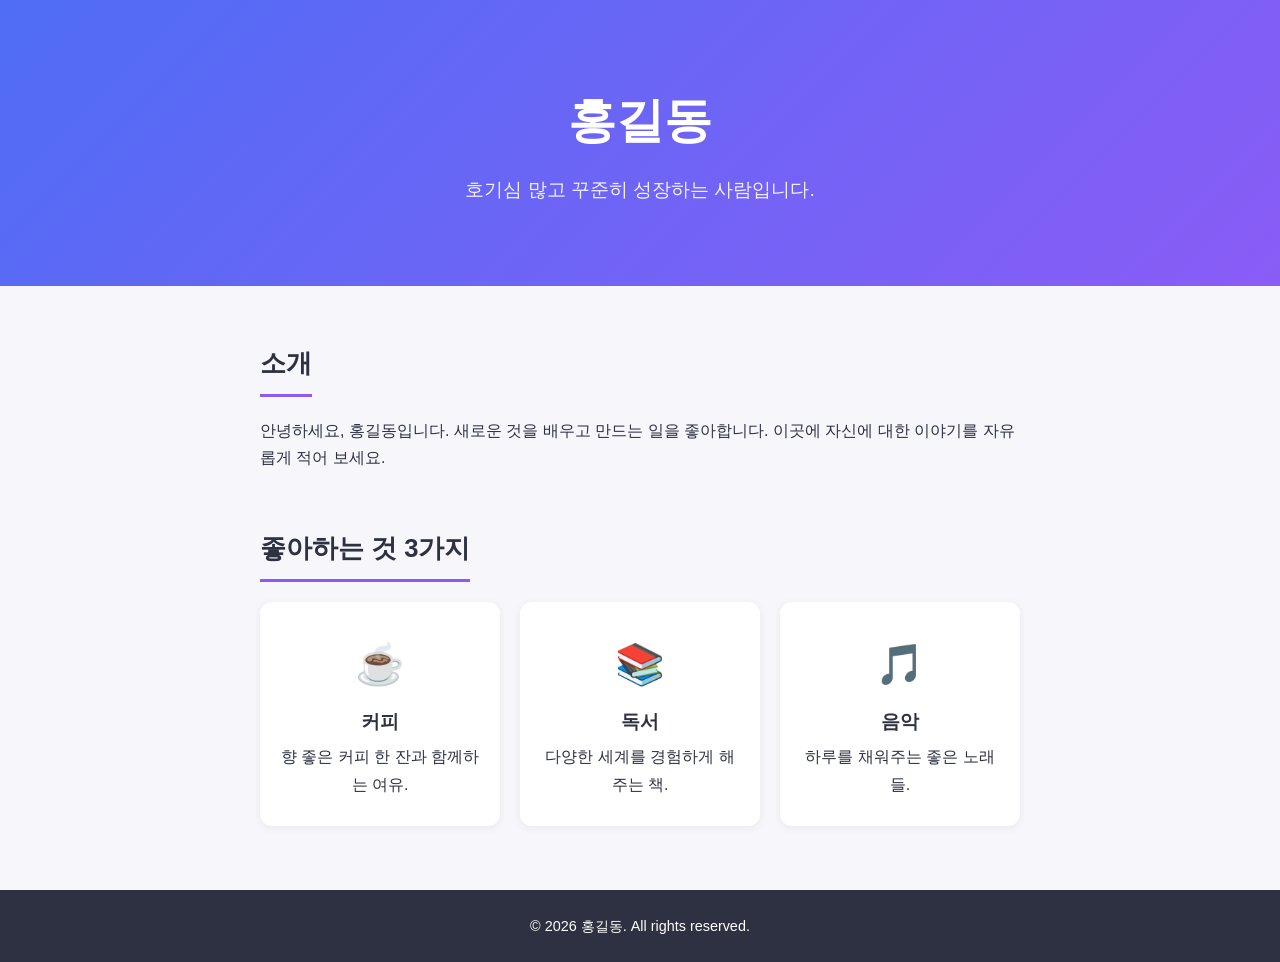
==== my-site/index.html @ 5b45426b "feat:자기소개 사이트 뼈대" ====
<!DOCTYPE html>
<html lang="ko">
<head>
  <meta charset="UTF-8">
  <meta name="viewport" content="width=device-width, initial-scale=1.0">
  <title>홍길동 | 자기소개</title>
  <link rel="stylesheet" href="style.css">
</head>
<body>
  <header class="header">
    <h1>홍길동</h1>
    <p class="tagline">호기심 많고 꾸준히 성장하는 사람입니다.</p>
  </header>

  <main>
    <section id="about" class="section">
      <h2>소개</h2>
      <p>안녕하세요, 홍길동입니다. 새로운 것을 배우고 만드는 일을 좋아합니다. 이곳에 자신에 대한 이야기를 자유롭게 적어 보세요.</p>
    </section>

    <section id="likes" class="section">
      <h2>좋아하는 것 3가지</h2>
      <ul class="likes">
        <li class="card">
          <span class="emoji">☕</span>
          <h3>커피</h3>
          <p>향 좋은 커피 한 잔과 함께하는 여유.</p>
        </li>
        <li class="card">
          <span class="emoji">📚</span>
          <h3>독서</h3>
          <p>다양한 세계를 경험하게 해주는 책.</p>
        </li>
        <li class="card">
          <span class="emoji">🎵</span>
          <h3>음악</h3>
          <p>하루를 채워주는 좋은 노래들.</p>
        </li>
      </ul>
    </section>
  </main>

  <footer class="footer">
    <p>&copy; <span id="year"></span> 홍길동. All rights reserved.</p>
  </footer>

  <script src="script.js"></script>
</body>
</html>
---- my-site/style.css ----
* {
  box-sizing: border-box;
  margin: 0;
  padding: 0;
}

body {
  font-family: "Pretendard", "Malgun Gothic", sans-serif;
  line-height: 1.7;
  color: #2d3142;
  background: #f7f7fb;
}

.header {
  text-align: center;
  padding: 80px 20px;
  color: #fff;
  background: linear-gradient(135deg, #4f6df5, #8a5cf6);
}

.header h1 {
  font-size: 3rem;
  margin-bottom: 12px;
}

.tagline {
  font-size: 1.2rem;
  opacity: 0.9;
}

.section {
  max-width: 800px;
  margin: 0 auto;
  padding: 56px 20px 0;
}

.section h2 {
  font-size: 1.6rem;
  margin-bottom: 20px;
  padding-bottom: 8px;
  border-bottom: 3px solid #8a5cf6;
  display: inline-block;
}

.likes {
  list-style: none;
  display: grid;
  grid-template-columns: repeat(auto-fit, minmax(200px, 1fr));
  gap: 20px;
}

.card {
  background: #fff;
  border-radius: 12px;
  padding: 28px 20px;
  text-align: center;
  box-shadow: 0 2px 10px rgba(0, 0, 0, 0.06);
  transition: transform 0.2s, box-shadow 0.2s;
}

.card:hover,
.card.active {
  transform: translateY(-6px);
  box-shadow: 0 8px 20px rgba(79, 109, 245, 0.25);
}

.emoji {
  font-size: 2.5rem;
  display: block;
  margin-bottom: 8px;
}

.card h3 {
  margin-bottom: 6px;
}

.footer {
  margin-top: 64px;
  padding: 24px 20px;
  text-align: center;
  font-size: 0.9rem;
  color: #fff;
  background: #2d3142;
}

@media (max-width: 480px) {
  .header h1 {
    font-size: 2.2rem;
  }
}
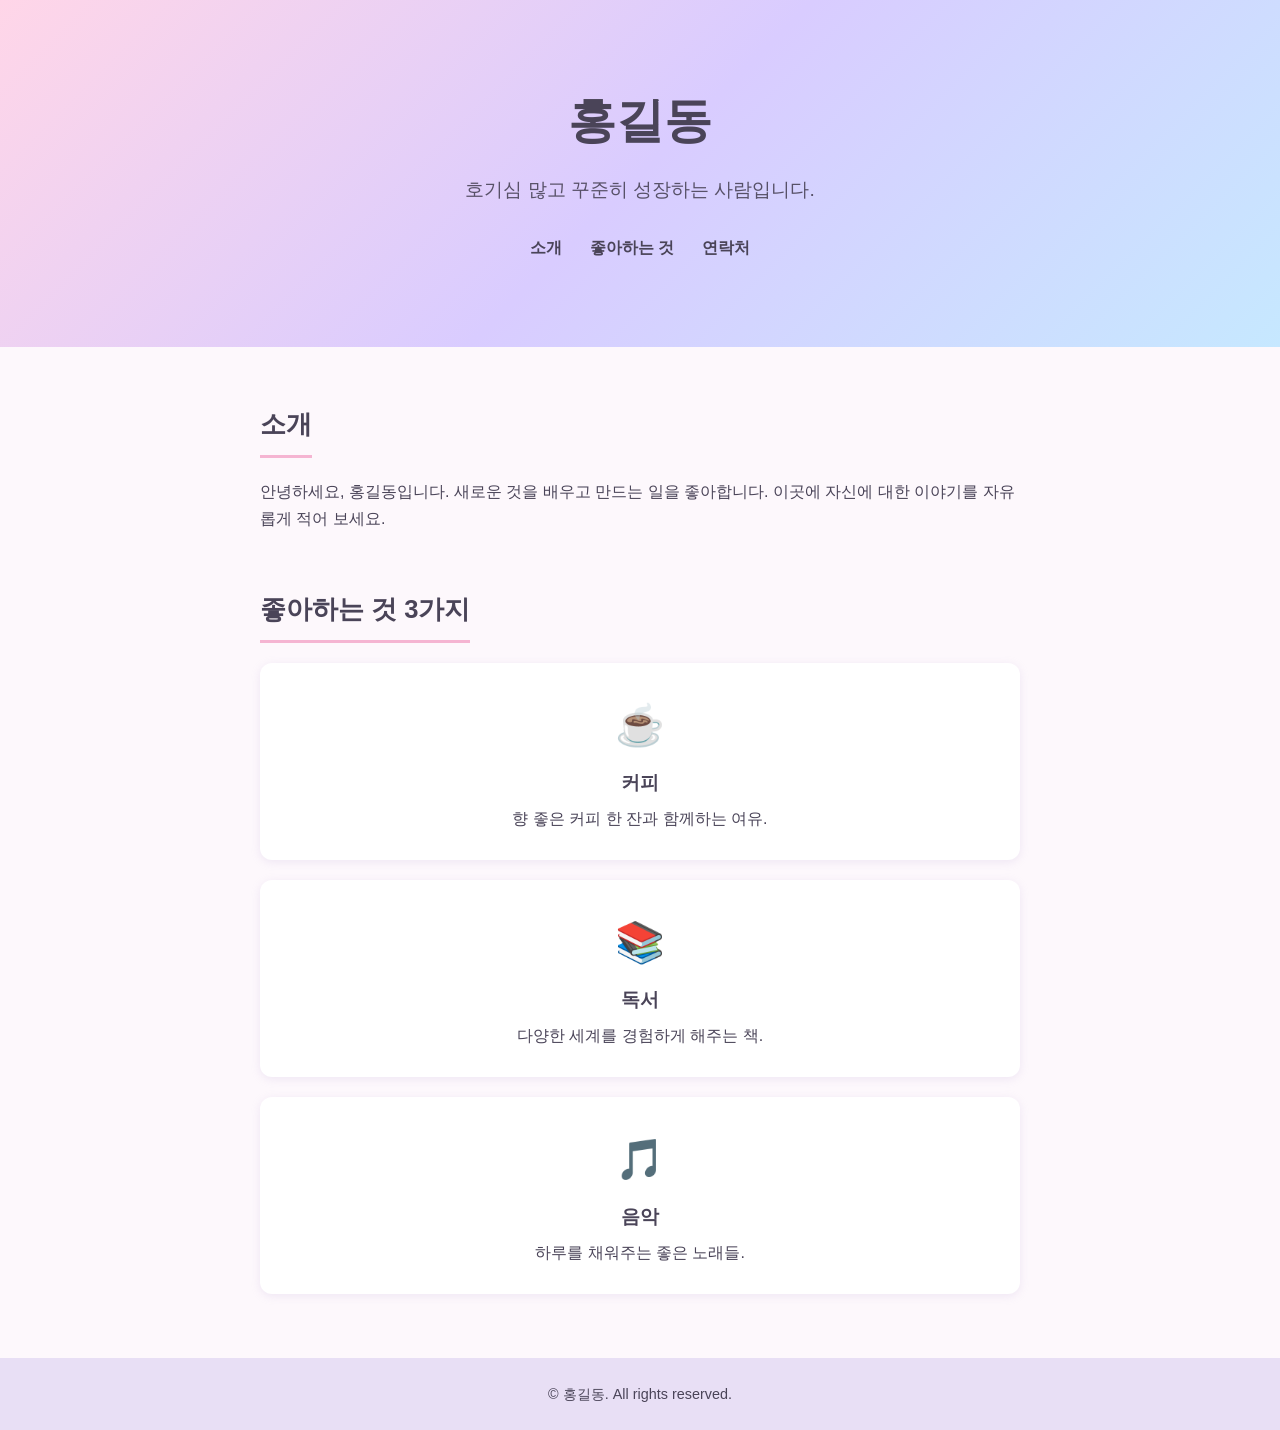
==== commit 6c6216b6: "Initial commit" ====
--- a/my-site/index.html
+++ b/my-site/index.html
@@ -10,6 +10,11 @@
   <header class="header">
     <h1>홍길동</h1>
     <p class="tagline">호기심 많고 꾸준히 성장하는 사람입니다.</p>
+    <nav class="nav">
+      <a href="#about">소개</a>
+      <a href="#likes">좋아하는 것</a>
+      <a href="#contact">연락처</a>
+    </nav>
   </header>
 
   <main>
@@ -40,7 +45,7 @@
     </section>
   </main>
 
-  <footer class="footer">
+  <footer class="footer" id="contact">
     <p>&copy; <span id="year"></span> 홍길동. All rights reserved.</p>
   </footer>
 
--- a/my-site/style.css
+++ b/my-site/style.css
@@ -7,15 +7,15 @@
 body {
   font-family: "Pretendard", "Malgun Gothic", sans-serif;
   line-height: 1.7;
-  color: #2d3142;
-  background: #f7f7fb;
+  color: #4a4458;
+  background: #fdf8fc;
 }
 
 .header {
   text-align: center;
   padding: 80px 20px;
-  color: #fff;
-  background: linear-gradient(135deg, #4f6df5, #8a5cf6);
+  color: #4a4458;
+  background: linear-gradient(135deg, #ffd6e8, #d9ccff, #c6e8ff);
 }
 
 .header h1 {
@@ -28,6 +28,29 @@
   opacity: 0.9;
 }
 
+.nav {
+  margin-top: 24px;
+  display: flex;
+  justify-content: center;
+  gap: 24px;
+}
+
+.nav a {
+  color: #4a4458;
+  text-decoration: none;
+  font-weight: bold;
+  padding: 4px 2px;
+  border-bottom: 2px solid transparent;
+}
+
+.nav a:hover {
+  border-bottom-color: #f5b5d2;
+}
+
+html {
+  scroll-behavior: smooth;
+}
+
 .section {
   max-width: 800px;
   margin: 0 auto;
@@ -38,14 +61,14 @@
   font-size: 1.6rem;
   margin-bottom: 20px;
   padding-bottom: 8px;
-  border-bottom: 3px solid #8a5cf6;
+  border-bottom: 3px solid #f5b5d2;
   display: inline-block;
 }
 
 .likes {
   list-style: none;
   display: grid;
-  grid-template-columns: repeat(auto-fit, minmax(200px, 1fr));
+  grid-template-columns: 1fr;
   gap: 20px;
 }
 
@@ -54,14 +77,14 @@
   border-radius: 12px;
   padding: 28px 20px;
   text-align: center;
-  box-shadow: 0 2px 10px rgba(0, 0, 0, 0.06);
+  box-shadow: 0 2px 10px rgba(180, 160, 210, 0.2);
   transition: transform 0.2s, box-shadow 0.2s;
 }
 
 .card:hover,
 .card.active {
   transform: translateY(-6px);
-  box-shadow: 0 8px 20px rgba(79, 109, 245, 0.25);
+  box-shadow: 0 8px 20px rgba(200, 160, 220, 0.4);
 }
 
 .emoji {
@@ -79,8 +102,8 @@
   padding: 24px 20px;
   text-align: center;
   font-size: 0.9rem;
-  color: #fff;
-  background: #2d3142;
+  color: #4a4458;
+  background: #e8dff5;
 }
 
 @media (max-width: 480px) {
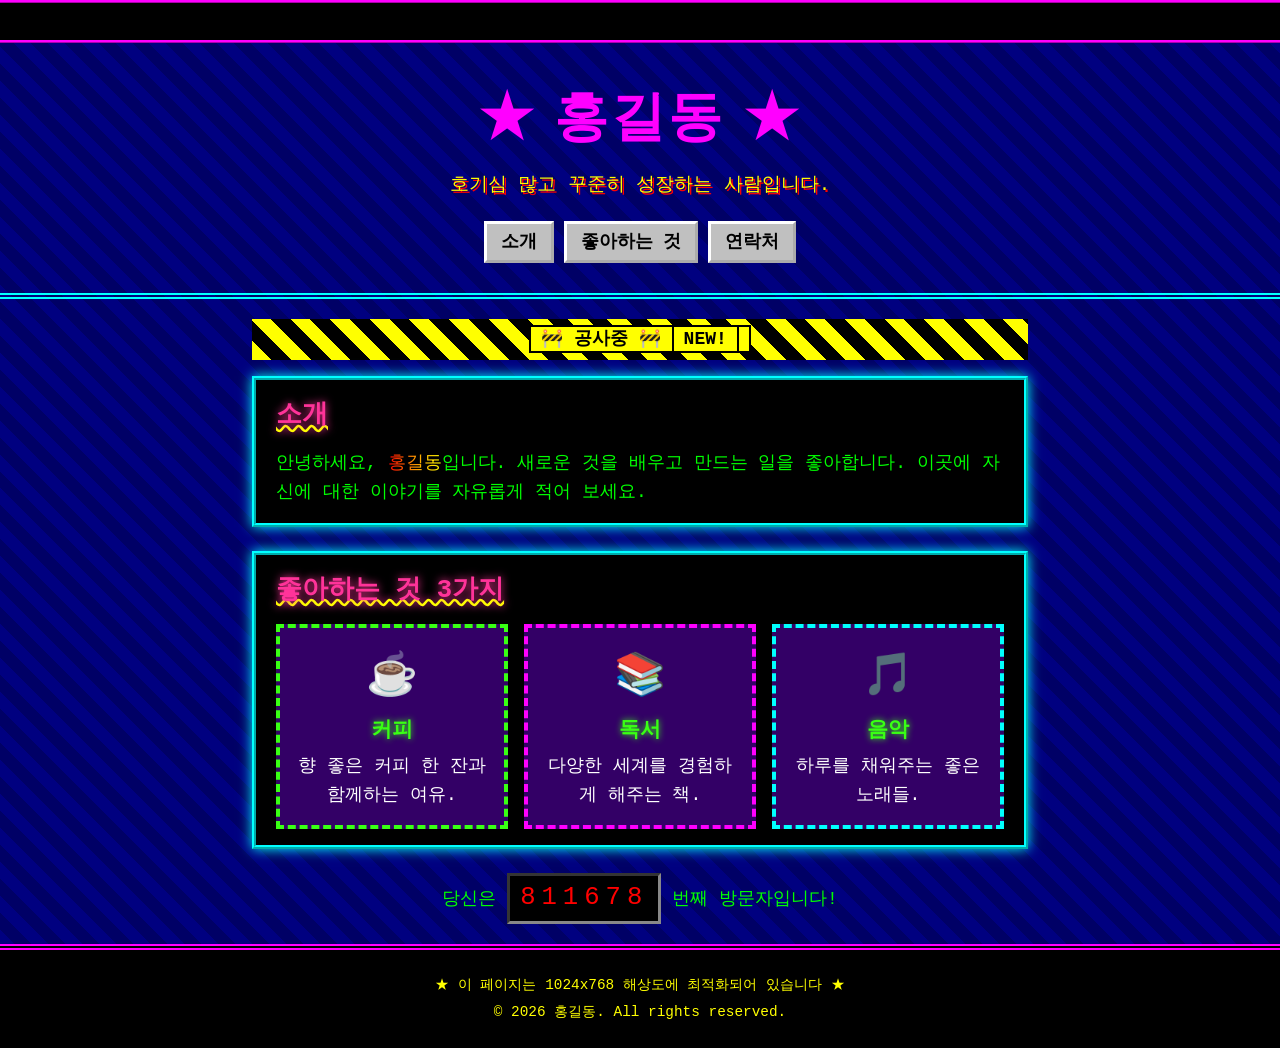
==== commit 8ff07d5e: "feat: 다크 모드 추가" ====
--- a/my-site/index.html
+++ b/my-site/index.html
@@ -3,12 +3,14 @@
 <head>
   <meta charset="UTF-8">
   <meta name="viewport" content="width=device-width, initial-scale=1.0">
-  <title>홍길동 | 자기소개</title>
+  <title>★☆ 홍길동의 홈페이지 ☆★</title>
   <link rel="stylesheet" href="style.css">
 </head>
 <body>
+  <div class="marquee"><span>★☆★ 어서오세요! 홍길동의 홈페이지에 오신 것을 환영합니다 ★☆★ 방명록도 남겨주세요 ★☆★</span></div>
+
   <header class="header">
-    <h1>홍길동</h1>
+    <h1>★ 홍길동 ★</h1>
     <p class="tagline">호기심 많고 꾸준히 성장하는 사람입니다.</p>
     <nav class="nav">
       <a href="#about">소개</a>
@@ -18,9 +20,11 @@
   </header>
 
   <main>
+    <div class="construction"><span>🚧 공사중 🚧 <span class="blink">NEW!</span></span></div>
+
     <section id="about" class="section">
       <h2>소개</h2>
-      <p>안녕하세요, 홍길동입니다. 새로운 것을 배우고 만드는 일을 좋아합니다. 이곳에 자신에 대한 이야기를 자유롭게 적어 보세요.</p>
+      <p>안녕하세요, <span class="rainbow">홍길동</span>입니다. 새로운 것을 배우고 만드는 일을 좋아합니다. 이곳에 자신에 대한 이야기를 자유롭게 적어 보세요.</p>
     </section>
 
     <section id="likes" class="section">
@@ -43,9 +47,14 @@
         </li>
       </ul>
     </section>
+
+    <div class="counter">
+      당신은 <span class="digits" id="counter">000000</span> 번째 방문자입니다!
+    </div>
   </main>
 
   <footer class="footer" id="contact">
+    <p class="blink">★ 이 페이지는 1024x768 해상도에 최적화되어 있습니다 ★</p>
     <p>&copy; <span id="year"></span> 홍길동. All rights reserved.</p>
   </footer>
 
--- a/my-site/style.css
+++ b/my-site/style.css
@@ -1,113 +1,260 @@
 * {
   box-sizing: border-box;
-  margin: 0;
-  padding: 0;
+}
+
+html {
+  scroll-behavior: smooth;
 }
 
 body {
-  font-family: "Pretendard", "Malgun Gothic", sans-serif;
-  line-height: 1.7;
-  color: #4a4458;
-  background: #fdf8fc;
-}
-
+  margin: 0;
+  font-family: "Comic Sans MS", "Malgun Gothic", "Courier New", monospace;
+  font-size: 18px;
+  line-height: 1.6;
+  color: #00ff00;
+  background: #000080 repeating-linear-gradient(45deg, #000080 0 12px, #000066 12px 24px);
+  cursor: crosshair;
+}
+
+a {
+  color: #ffff00;
+}
+
+a:hover {
+  color: #ff00ff;
+  background: #00ffff;
+}
+
+/* 깜빡임 / 무지개 / 흔들림 */
+.blink {
+  animation: blink 1s steps(2, start) infinite;
+}
+
+@keyframes blink {
+  to { visibility: hidden; }
+}
+
+.rainbow {
+  background: linear-gradient(90deg, #ff0000, #ff9900, #ffff00, #00ff00, #00ffff, #ff00ff, #ff0000);
+  background-size: 300% 100%;
+  -webkit-background-clip: text;
+  background-clip: text;
+  color: transparent;
+  animation: rainbow 3s linear infinite;
+}
+
+@keyframes rainbow {
+  to { background-position: 300% 0; }
+}
+
+@keyframes glow {
+  0%, 100% { text-shadow: 0 0 4px #fff, 0 0 10px #ff00ff, 0 0 20px #ff00ff, 0 0 30px #ff00ff; }
+  50% { text-shadow: 0 0 4px #fff, 0 0 10px #00ffff, 0 0 20px #00ffff, 0 0 30px #00ffff; }
+}
+
+@keyframes wiggle {
+  0%, 100% { transform: rotate(-8deg); }
+  50% { transform: rotate(8deg); }
+}
+
+/* 마키 */
+.marquee {
+  overflow: hidden;
+  white-space: nowrap;
+  background: #000;
+  color: #ffff00;
+  border-top: 3px ridge #ff00ff;
+  border-bottom: 3px ridge #ff00ff;
+  padding: 4px 0;
+  font-weight: bold;
+}
+
+.marquee span {
+  display: inline-block;
+  padding-left: 100%;
+  animation: scroll 14s linear infinite;
+}
+
+@keyframes scroll {
+  to { transform: translateX(-100%); }
+}
+
+/* 헤더 */
 .header {
   text-align: center;
-  padding: 80px 20px;
-  color: #4a4458;
-  background: linear-gradient(135deg, #ffd6e8, #d9ccff, #c6e8ff);
+  padding: 30px 10px;
+  border-bottom: 6px double #00ffff;
 }
 
 .header h1 {
-  font-size: 3rem;
-  margin-bottom: 12px;
+  margin: 0 0 10px;
+  font-size: 3.4rem;
+  font-family: Impact, "Arial Black", sans-serif;
+  letter-spacing: 3px;
+  color: #ff00ff;
+  animation: glow 1.5s ease-in-out infinite;
 }
 
 .tagline {
+  margin: 0;
   font-size: 1.2rem;
-  opacity: 0.9;
+  color: #ffff00;
+  text-shadow: 2px 2px #ff0000;
 }
 
 .nav {
-  margin-top: 24px;
+  margin-top: 20px;
   display: flex;
   justify-content: center;
-  gap: 24px;
+  flex-wrap: wrap;
+  gap: 10px;
 }
 
 .nav a {
-  color: #4a4458;
+  padding: 4px 14px;
+  font-weight: bold;
   text-decoration: none;
+  color: #000;
+  background: #c0c0c0;
+  border: 3px outset #fff;
+}
+
+.nav a:hover {
+  background: #ff00ff;
+  color: #ffff00;
+  border-style: inset;
+}
+
+/* 본문 */
+main {
+  max-width: 800px;
+  margin: 20px auto;
+  padding: 0 12px;
+}
+
+.section {
+  margin-bottom: 24px;
+  padding: 16px 20px;
+  background: #000;
+  border: 4px ridge #00ffff;
+  box-shadow: 0 0 12px #00ffff;
+}
+
+.section h2 {
+  margin: 0 0 12px;
+  font-size: 1.6rem;
+  color: #ff3399;
+  text-shadow: 0 0 8px #ff3399;
+  text-decoration: underline wavy #ffff00;
+}
+
+.section p {
+  margin: 0;
+}
+
+.construction {
+  text-align: center;
+  margin: 16px 0;
   font-weight: bold;
-  padding: 4px 2px;
-  border-bottom: 2px solid transparent;
-}
-
-.nav a:hover {
-  border-bottom-color: #f5b5d2;
-}
-
-html {
-  scroll-behavior: smooth;
-}
-
-.section {
-  max-width: 800px;
-  margin: 0 auto;
-  padding: 56px 20px 0;
-}
-
-.section h2 {
-  font-size: 1.6rem;
-  margin-bottom: 20px;
-  padding-bottom: 8px;
-  border-bottom: 3px solid #f5b5d2;
-  display: inline-block;
-}
-
+  color: #000;
+  background: repeating-linear-gradient(45deg, #ffff00 0 14px, #000 14px 28px);
+  padding: 6px;
+}
+
+.construction span {
+  background: #ffff00;
+  padding: 2px 10px;
+  border: 2px solid #000;
+}
+
+/* 카드 */
 .likes {
   list-style: none;
+  margin: 0;
+  padding: 0;
   display: grid;
   grid-template-columns: 1fr;
-  gap: 20px;
+  gap: 16px;
 }
 
 .card {
-  background: #fff;
-  border-radius: 12px;
-  padding: 28px 20px;
-  text-align: center;
-  box-shadow: 0 2px 10px rgba(180, 160, 210, 0.2);
-  transition: transform 0.2s, box-shadow 0.2s;
-}
+  text-align: center;
+  padding: 16px;
+  color: #fff;
+  background: #330066;
+  border: 4px dashed #39ff14;
+}
+
+.card:nth-child(2) { border-color: #ff00ff; }
+.card:nth-child(3) { border-color: #00ffff; }
 
 .card:hover,
 .card.active {
-  transform: translateY(-6px);
-  box-shadow: 0 8px 20px rgba(200, 160, 220, 0.4);
+  background: #660066;
+  transform: scale(1.04) rotate(-1deg);
+}
+
+.card h3 {
+  margin: 4px 0;
+  color: #39ff14;
+  text-shadow: 0 0 6px #39ff14;
+}
+
+.card p {
+  margin: 0;
 }
 
 .emoji {
-  font-size: 2.5rem;
   display: block;
-  margin-bottom: 8px;
-}
-
-.card h3 {
-  margin-bottom: 6px;
-}
-
+  font-size: 2.6rem;
+  animation: wiggle 0.8s ease-in-out infinite;
+}
+
+/* 방문자 카운터 */
+.counter {
+  text-align: center;
+  margin: 20px 0;
+}
+
+.counter .digits {
+  display: inline-block;
+  padding: 2px 10px;
+  font-family: "Courier New", monospace;
+  font-size: 1.6rem;
+  letter-spacing: 6px;
+  color: #ff0000;
+  background: #000;
+  border: 3px inset #888;
+}
+
+/* 푸터 */
 .footer {
-  margin-top: 64px;
-  padding: 24px 20px;
-  text-align: center;
+  text-align: center;
+  padding: 20px 10px;
   font-size: 0.9rem;
-  color: #4a4458;
-  background: #e8dff5;
+  color: #ffff00;
+  background: #000;
+  border-top: 6px double #ff00ff;
+}
+
+.footer p {
+  margin: 4px 0;
+}
+
+@media (min-width: 640px) {
+  .likes {
+    grid-template-columns: repeat(3, 1fr);
+  }
 }
 
 @media (max-width: 480px) {
   .header h1 {
-    font-size: 2.2rem;
+    font-size: 2.3rem;
   }
 }
+
+@media (prefers-reduced-motion: reduce) {
+  *, *::before, *::after {
+    animation: none !important;
+  }
+}
